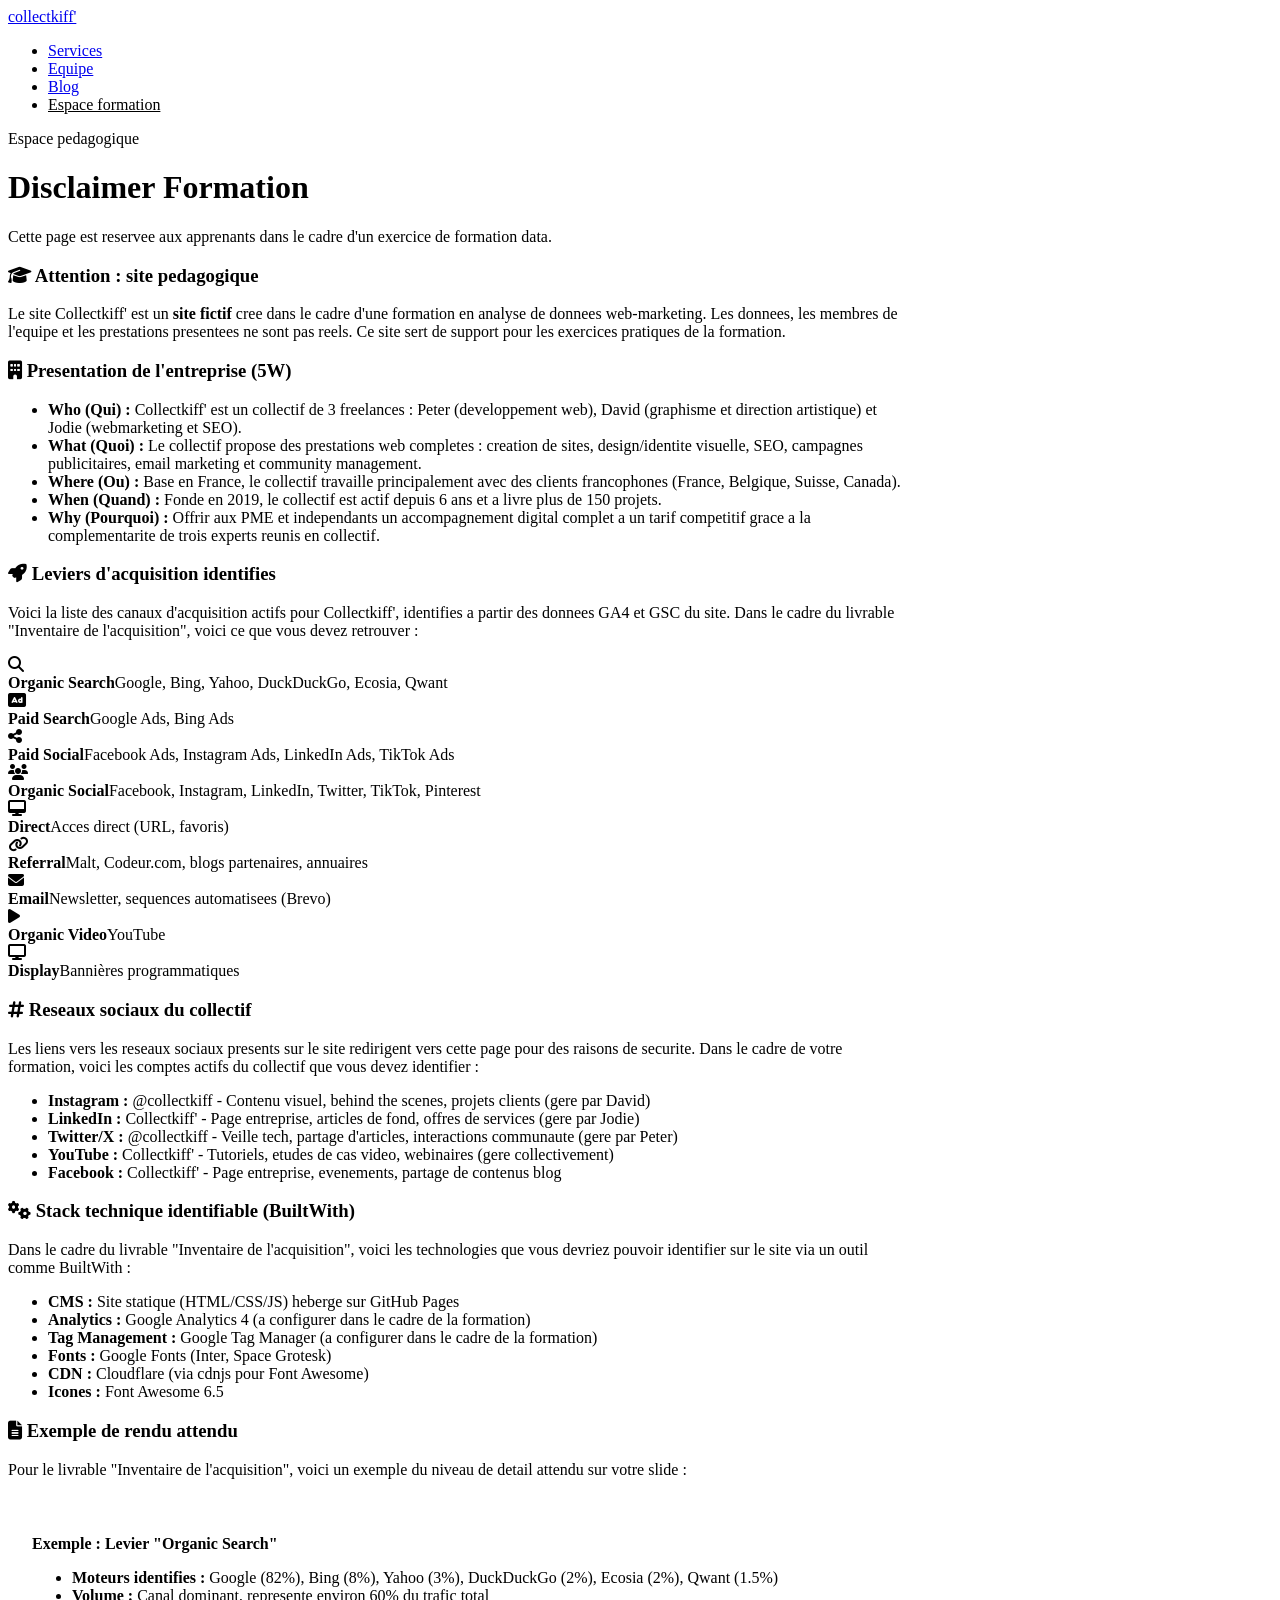
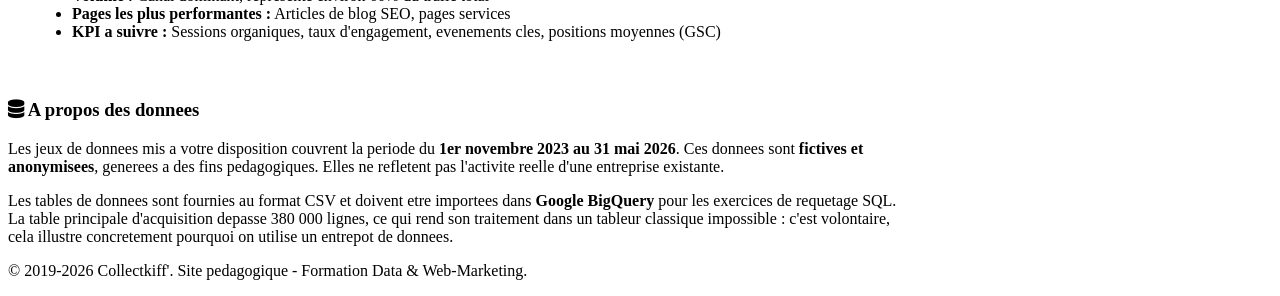
==== disclaimer.html @ 28449ab7 "Add files via upload" ====
<!DOCTYPE html>
<html lang="fr">
<head>
  <meta charset="UTF-8">
  <meta name="viewport" content="width=device-width, initial-scale=1.0">
  <title>Espace Formation - Collectkiff'</title>
  <link rel="stylesheet" href="assets/css/style.css">
  <link rel="stylesheet" href="https://cdnjs.cloudflare.com/ajax/libs/font-awesome/6.5.1/css/all.min.css">
</head>
<body>

<nav class="navbar">
  <div class="container">
    <a href="index.html" class="logo">collectkiff'</a>
    <ul class="nav-links">
      <li><a href="index.html#services">Services</a></li>
      <li><a href="equipe.html">Equipe</a></li>
      <li><a href="index.html#blog">Blog</a></li>
      <li><a href="disclaimer.html" style="color:var(--accent-gold)">Espace formation</a></li>
    </ul>
  </div>
</nav>

<div class="page-header">
  <div class="container">
    <span class="section-tag" style="border-color:rgba(255,215,0,0.3);color:var(--accent-gold)">Espace pedagogique</span>
    <h1>Disclaimer <span class="gradient-text">Formation</span></h1>
    <p>Cette page est reservee aux apprenants dans le cadre d'un exercice de formation data.</p>
  </div>
</div>

<section>
  <div class="container" style="max-width:900px">

    <!-- BANNER PRINCIPALE -->
    <div class="disclaimer-banner">
      <h3><i class="fas fa-graduation-cap"></i> Attention : site pedagogique</h3>
      <p style="color:var(--text-secondary)">Le site Collectkiff' est un <strong style="color:var(--text-primary)">site fictif</strong> cree dans le cadre d'une formation en analyse de donnees web-marketing. Les donnees, les membres de l'equipe et les prestations presentees ne sont pas reels. Ce site sert de support pour les exercices pratiques de la formation.</p>
    </div>

    <!-- CONTEXTE DE L'ENTREPRISE (5W) -->
    <div class="disclaimer-content">
      <h3><i class="fas fa-building"></i> Presentation de l'entreprise (5W)</h3>
      <ul>
        <li><strong>Who (Qui) :</strong> Collectkiff' est un collectif de 3 freelances : Peter (developpement web), David (graphisme et direction artistique) et Jodie (webmarketing et SEO).</li>
        <li><strong>What (Quoi) :</strong> Le collectif propose des prestations web completes : creation de sites, design/identite visuelle, SEO, campagnes publicitaires, email marketing et community management.</li>
        <li><strong>Where (Ou) :</strong> Base en France, le collectif travaille principalement avec des clients francophones (France, Belgique, Suisse, Canada).</li>
        <li><strong>When (Quand) :</strong> Fonde en 2019, le collectif est actif depuis 6 ans et a livre plus de 150 projets.</li>
        <li><strong>Why (Pourquoi) :</strong> Offrir aux PME et independants un accompagnement digital complet a un tarif competitif grace a la complementarite de trois experts reunis en collectif.</li>
      </ul>
    </div>

    <!-- LEVIERS D'ACQUISITION -->
    <div class="disclaimer-content">
      <h3><i class="fas fa-rocket"></i> Leviers d'acquisition identifies</h3>
      <p style="color:var(--text-secondary);margin-bottom:1rem">Voici la liste des canaux d'acquisition actifs pour Collectkiff', identifies a partir des donnees GA4 et GSC du site. Dans le cadre du livrable "Inventaire de l'acquisition", voici ce que vous devez retrouver :</p>
      <div class="channel-grid">
        <div class="channel-item">
          <div class="channel-icon"><i class="fas fa-search"></i></div>
          <div><strong>Organic Search</strong><span>Google, Bing, Yahoo, DuckDuckGo, Ecosia, Qwant</span></div>
        </div>
        <div class="channel-item">
          <div class="channel-icon"><i class="fas fa-ad"></i></div>
          <div><strong>Paid Search</strong><span>Google Ads, Bing Ads</span></div>
        </div>
        <div class="channel-item">
          <div class="channel-icon"><i class="fas fa-share-alt"></i></div>
          <div><strong>Paid Social</strong><span>Facebook Ads, Instagram Ads, LinkedIn Ads, TikTok Ads</span></div>
        </div>
        <div class="channel-item">
          <div class="channel-icon"><i class="fas fa-users"></i></div>
          <div><strong>Organic Social</strong><span>Facebook, Instagram, LinkedIn, Twitter, TikTok, Pinterest</span></div>
        </div>
        <div class="channel-item">
          <div class="channel-icon"><i class="fas fa-desktop"></i></div>
          <div><strong>Direct</strong><span>Acces direct (URL, favoris)</span></div>
        </div>
        <div class="channel-item">
          <div class="channel-icon"><i class="fas fa-link"></i></div>
          <div><strong>Referral</strong><span>Malt, Codeur.com, blogs partenaires, annuaires</span></div>
        </div>
        <div class="channel-item">
          <div class="channel-icon"><i class="fas fa-envelope"></i></div>
          <div><strong>Email</strong><span>Newsletter, sequences automatisees (Brevo)</span></div>
        </div>
        <div class="channel-item">
          <div class="channel-icon"><i class="fas fa-play"></i></div>
          <div><strong>Organic Video</strong><span>YouTube</span></div>
        </div>
        <div class="channel-item">
          <div class="channel-icon"><i class="fas fa-display"></i></div>
          <div><strong>Display</strong><span>Bannières programmatiques</span></div>
        </div>
      </div>
    </div>

    <!-- RESEAUX SOCIAUX -->
    <div class="disclaimer-content">
      <h3><i class="fas fa-hashtag"></i> Reseaux sociaux du collectif</h3>
      <p style="color:var(--text-secondary);margin-bottom:1rem">Les liens vers les reseaux sociaux presents sur le site redirigent vers cette page pour des raisons de securite. Dans le cadre de votre formation, voici les comptes actifs du collectif que vous devez identifier :</p>
      <ul>
        <li><strong>Instagram :</strong> @collectkiff - Contenu visuel, behind the scenes, projets clients (gere par David)</li>
        <li><strong>LinkedIn :</strong> Collectkiff' - Page entreprise, articles de fond, offres de services (gere par Jodie)</li>
        <li><strong>Twitter/X :</strong> @collectkiff - Veille tech, partage d'articles, interactions communaute (gere par Peter)</li>
        <li><strong>YouTube :</strong> Collectkiff' - Tutoriels, etudes de cas video, webinaires (gere collectivement)</li>
        <li><strong>Facebook :</strong> Collectkiff' - Page entreprise, evenements, partage de contenus blog</li>
      </ul>
    </div>

    <!-- TECHNOLOGIES IDENTIFIEES -->
    <div class="disclaimer-content">
      <h3><i class="fas fa-cogs"></i> Stack technique identifiable (BuiltWith)</h3>
      <p style="color:var(--text-secondary);margin-bottom:1rem">Dans le cadre du livrable "Inventaire de l'acquisition", voici les technologies que vous devriez pouvoir identifier sur le site via un outil comme BuiltWith :</p>
      <ul>
        <li><strong>CMS :</strong> Site statique (HTML/CSS/JS) heberge sur GitHub Pages</li>
        <li><strong>Analytics :</strong> Google Analytics 4 (a configurer dans le cadre de la formation)</li>
        <li><strong>Tag Management :</strong> Google Tag Manager (a configurer dans le cadre de la formation)</li>
        <li><strong>Fonts :</strong> Google Fonts (Inter, Space Grotesk)</li>
        <li><strong>CDN :</strong> Cloudflare (via cdnjs pour Font Awesome)</li>
        <li><strong>Icones :</strong> Font Awesome 6.5</li>
      </ul>
    </div>

    <!-- EXEMPLE DE LIVRABLE -->
    <div class="disclaimer-content">
      <h3><i class="fas fa-file-alt"></i> Exemple de rendu attendu</h3>
      <p style="color:var(--text-secondary);margin-bottom:1rem">Pour le livrable "Inventaire de l'acquisition", voici un exemple du niveau de detail attendu sur votre slide :</p>
      <div style="background:var(--bg-secondary);border:1px solid var(--border);border-radius:var(--radius-sm);padding:1.5rem;margin-top:1rem">
        <p style="color:var(--accent-cyan);font-weight:600;margin-bottom:.8rem">Exemple : Levier "Organic Search"</p>
        <ul>
          <li><strong>Moteurs identifies :</strong> Google (82%), Bing (8%), Yahoo (3%), DuckDuckGo (2%), Ecosia (2%), Qwant (1.5%)</li>
          <li><strong>Volume :</strong> Canal dominant, represente environ 60% du trafic total</li>
          <li><strong>Pages les plus performantes :</strong> Articles de blog SEO, pages services</li>
          <li><strong>KPI a suivre :</strong> Sessions organiques, taux d'engagement, evenements cles, positions moyennes (GSC)</li>
        </ul>
      </div>
    </div>

    <!-- DONNEES & BIGQUERY -->
    <div class="disclaimer-content">
      <h3><i class="fas fa-database"></i> A propos des donnees</h3>
      <p style="color:var(--text-secondary)">Les jeux de donnees mis a votre disposition couvrent la periode du <strong style="color:var(--text-primary)">1er novembre 2023 au 31 mai 2026</strong>. Ces donnees sont <strong style="color:var(--text-primary)">fictives et anonymisees</strong>, generees a des fins pedagogiques. Elles ne refletent pas l'activite reelle d'une entreprise existante.</p>
      <p style="color:var(--text-secondary);margin-top:1rem">Les tables de donnees sont fournies au format CSV et doivent etre importees dans <strong style="color:var(--text-primary)">Google BigQuery</strong> pour les exercices de requetage SQL. La table principale d'acquisition depasse 380 000 lignes, ce qui rend son traitement dans un tableur classique impossible : c'est volontaire, cela illustre concretement pourquoi on utilise un entrepot de donnees.</p>
    </div>

  </div>
</section>

<footer class="footer">
  <div class="container">
    <div class="footer-bottom">
      <p>&copy; 2019-2026 Collectkiff'. Site pedagogique - Formation Data & Web-Marketing.</p>
    </div>
  </div>
</footer>

</body>
</html>
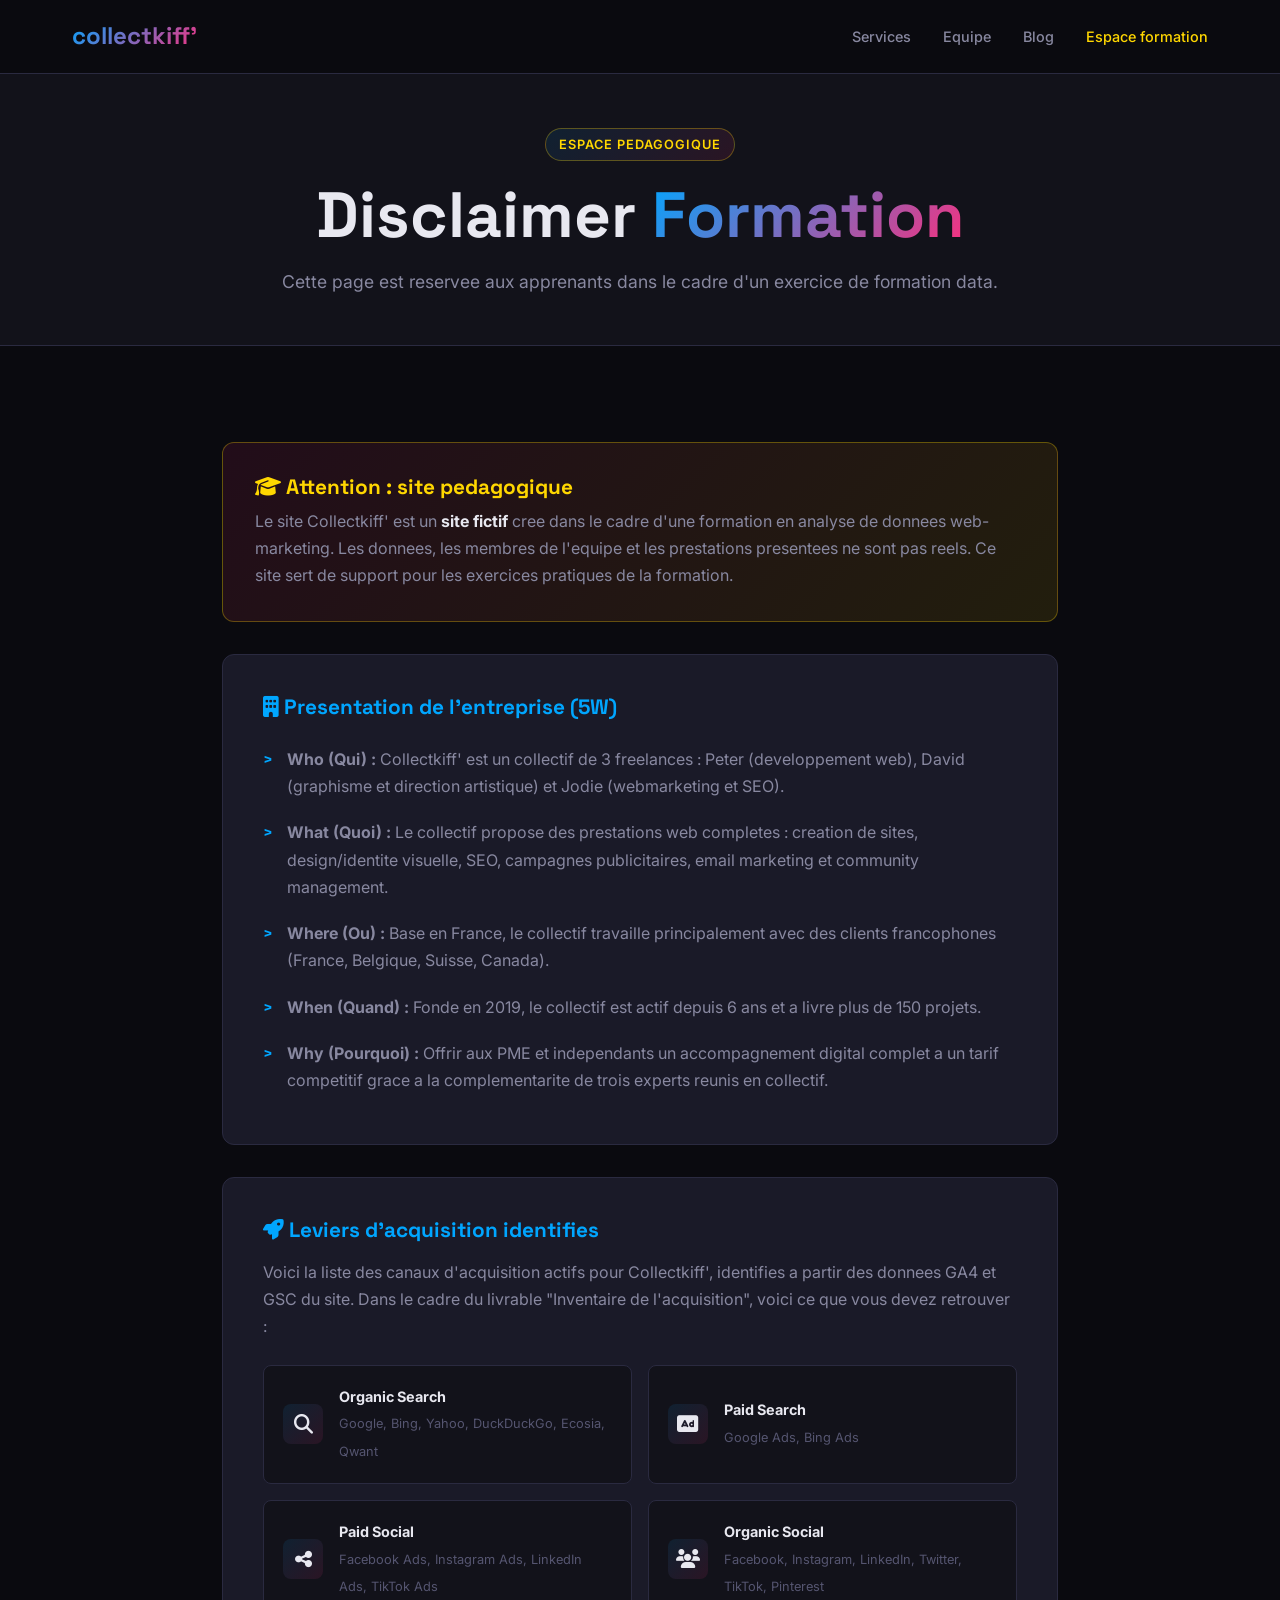
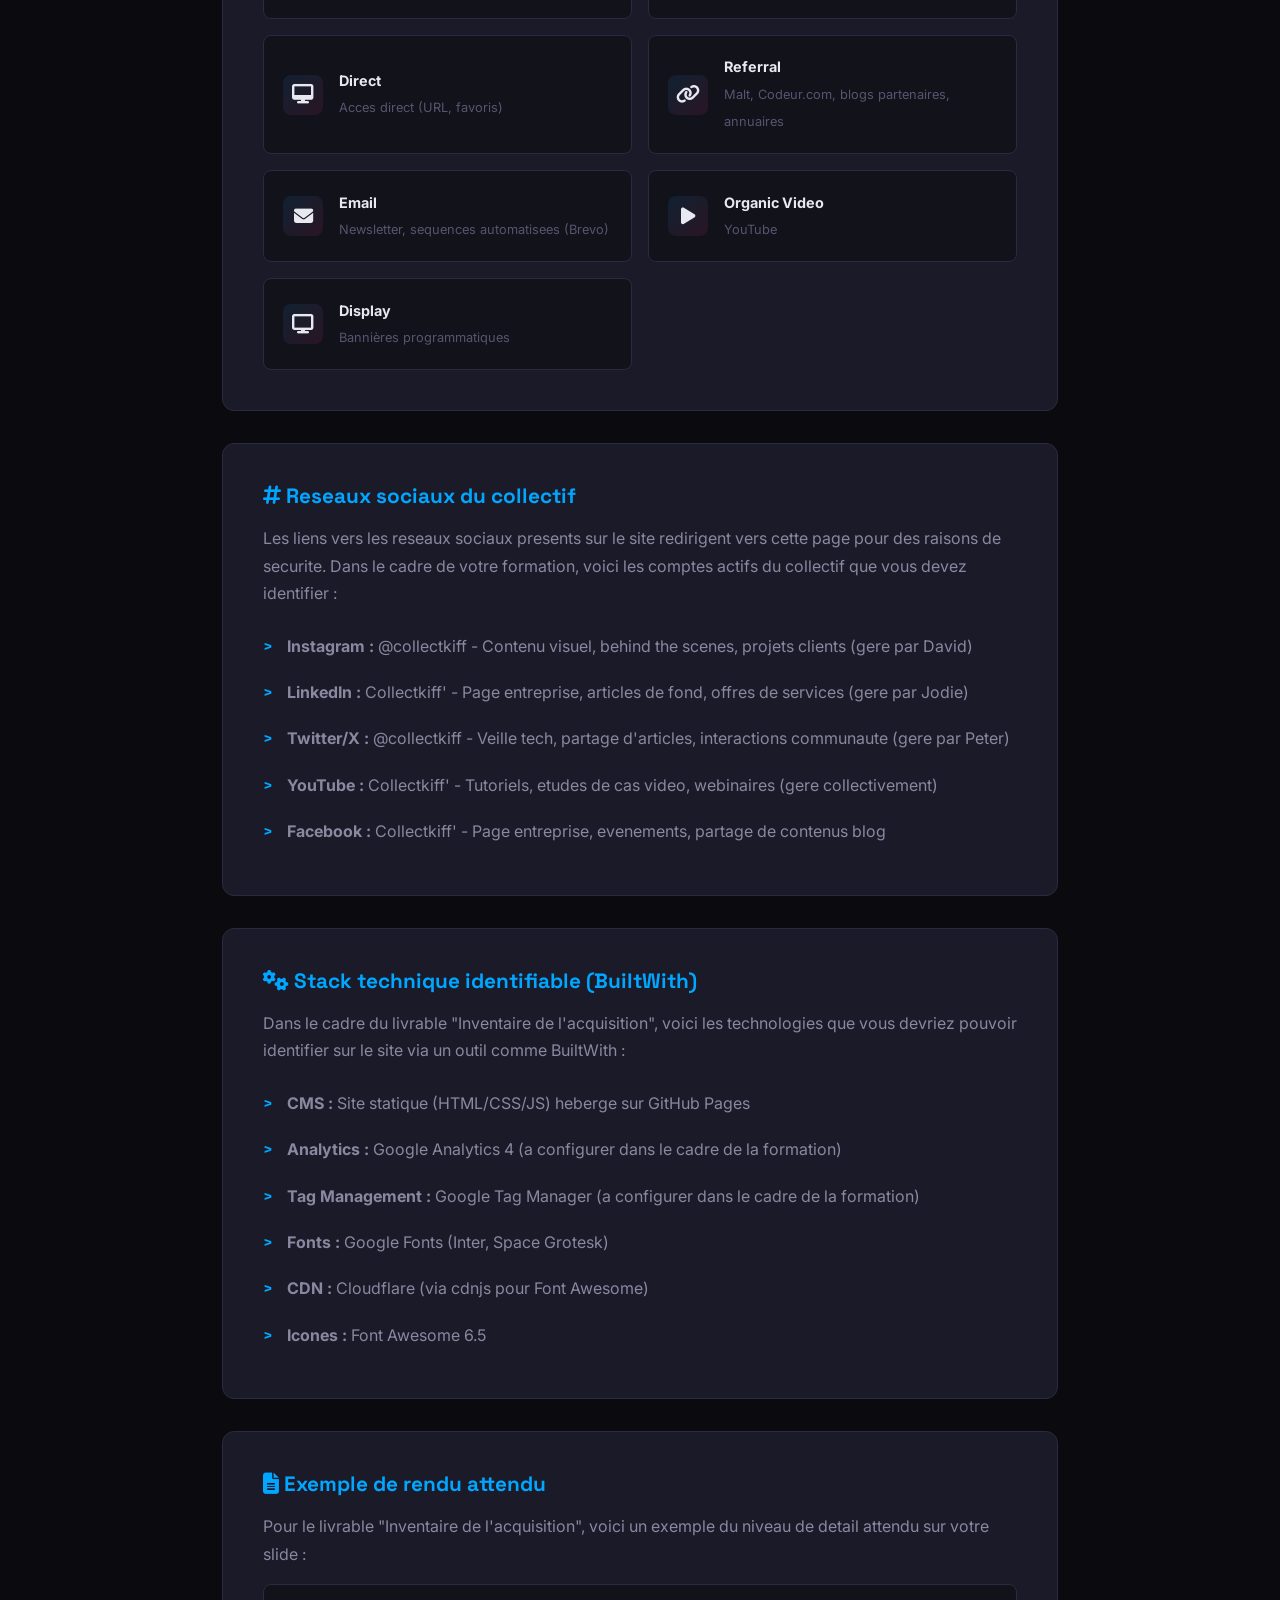
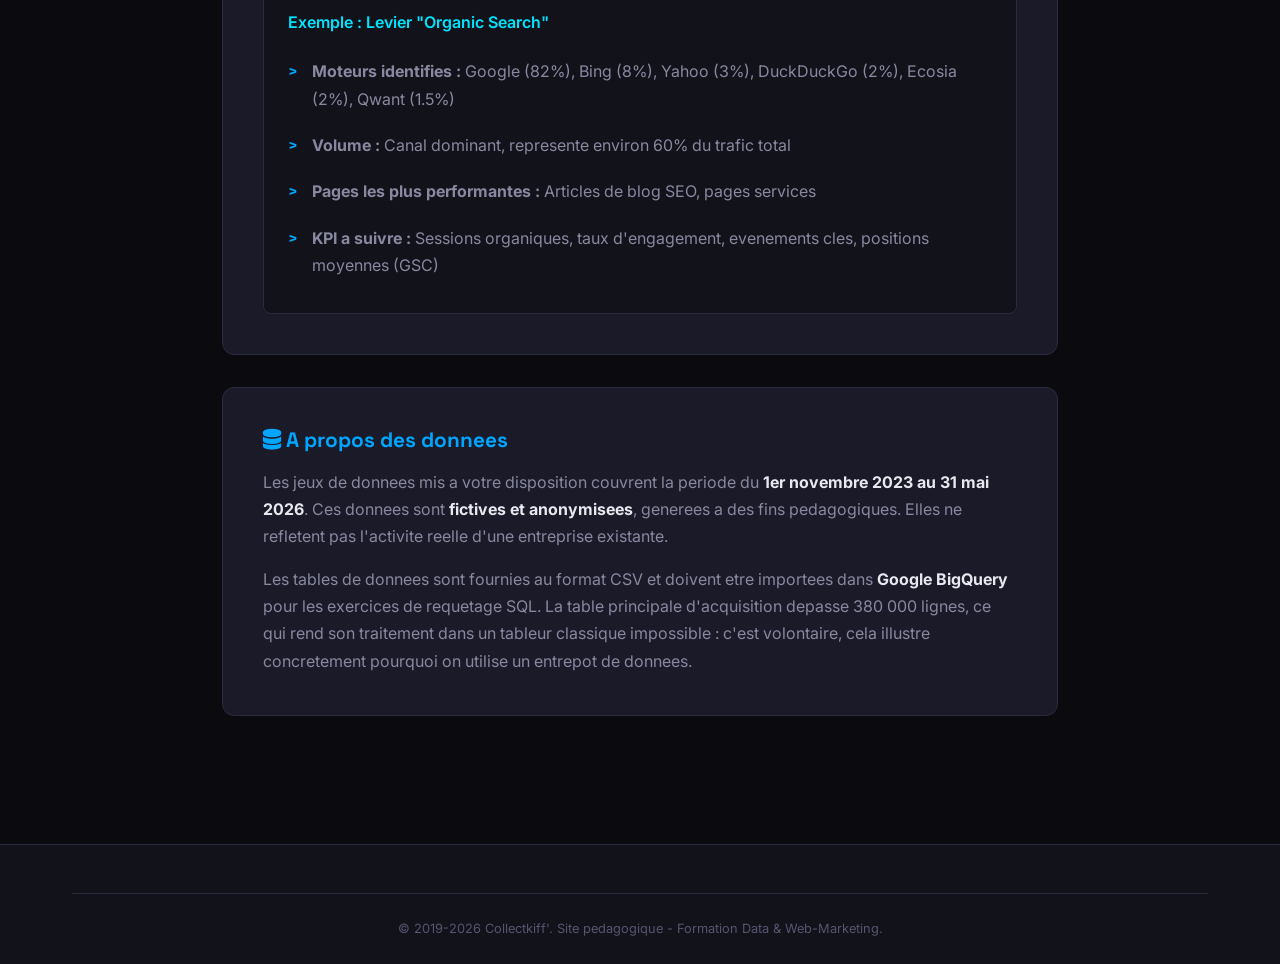
==== commit c5e47f2d: "Ajout snippet GTM-W5HV362W sur pages racine" ====
--- a/disclaimer.html
+++ b/disclaimer.html
@@ -6,8 +6,19 @@
   <title>Espace Formation - Collectkiff'</title>
   <link rel="stylesheet" href="assets/css/style.css">
   <link rel="stylesheet" href="https://cdnjs.cloudflare.com/ajax/libs/font-awesome/6.5.1/css/all.min.css">
+  <!-- Google Tag Manager -->
+  <script>(function(w,d,s,l,i){w[l]=w[l]||[];w[l].push({'gtm.start':
+  new Date().getTime(),event:'gtm.js'});var f=d.getElementsByTagName(s)[0],
+  j=d.createElement(s),dl=l!='dataLayer'?'&l='+l:'';j.async=true;j.src=
+  'https://www.googletagmanager.com/gtm.js?id='+i+dl;f.parentNode.insertBefore(j,f);
+  })(window,document,'script','dataLayer','GTM-W5HV362W');</script>
+  <!-- End Google Tag Manager -->
 </head>
 <body>
+<!-- Google Tag Manager (noscript) -->
+<noscript><iframe src="https://www.googletagmanager.com/ns.html?id=GTM-W5HV362W"
+height="0" width="0" style="display:none;visibility:hidden"></iframe></noscript>
+<!-- End Google Tag Manager (noscript) -->
 
 <nav class="navbar">
   <div class="container">
--- a/assets/css/style.css
+++ b/assets/css/style.css
@@ -0,0 +1,97 @@
+@import url('https://fonts.googleapis.com/css2?family=Inter:wght@300;400;500;600;700;900&family=Space+Grotesk:wght@400;500;700&display=swap');
+:root{--bg-primary:#0a0a0f;--bg-secondary:#12121a;--bg-card:#1a1a28;--bg-card-hover:#222235;--accent-blue:#00a6ff;--accent-magenta:#ff2d7b;--accent-cyan:#00e5ff;--accent-gold:#ffd700;--text-primary:#e8e8f0;--text-secondary:#8888a0;--text-muted:#555570;--border:#2a2a40;--gradient-main:linear-gradient(135deg,var(--accent-blue),var(--accent-magenta));--gradient-subtle:linear-gradient(135deg,rgba(0,166,255,0.1),rgba(255,45,123,0.1));--shadow-glow:0 0 30px rgba(0,166,255,0.15);--radius:12px;--radius-sm:8px;--max-width:1200px;--transition:0.3s cubic-bezier(0.4,0,0.2,1)}
+*,*::before,*::after{margin:0;padding:0;box-sizing:border-box}
+html{scroll-behavior:smooth;font-size:16px}
+body{font-family:'Inter',system-ui,sans-serif;background:var(--bg-primary);color:var(--text-primary);line-height:1.7;overflow-x:hidden}
+h1,h2,h3,h4{font-family:'Space Grotesk',sans-serif;font-weight:700;line-height:1.2}
+h1{font-size:clamp(2.5rem,5vw,4rem)}h2{font-size:clamp(1.8rem,3vw,2.5rem)}h3{font-size:1.3rem}
+.gradient-text{background:var(--gradient-main);-webkit-background-clip:text;-webkit-text-fill-color:transparent;background-clip:text}
+.container{max-width:var(--max-width);margin:0 auto;padding:0 2rem}
+section{padding:6rem 0}
+.navbar{position:fixed;top:0;width:100%;z-index:1000;background:rgba(10,10,15,0.85);backdrop-filter:blur(20px);border-bottom:1px solid var(--border);padding:1rem 0}
+.navbar .container{display:flex;justify-content:space-between;align-items:center}
+.logo{font-family:'Space Grotesk',sans-serif;font-size:1.5rem;font-weight:900;text-decoration:none;background:var(--gradient-main);-webkit-background-clip:text;-webkit-text-fill-color:transparent;background-clip:text}
+.nav-links{display:flex;list-style:none;gap:2rem;align-items:center}
+.nav-links a{color:var(--text-secondary);text-decoration:none;font-size:.9rem;font-weight:500;transition:color var(--transition);position:relative}
+.nav-links a:hover{color:var(--text-primary)}
+.nav-links a::after{content:'';position:absolute;bottom:-4px;left:0;width:0;height:2px;background:var(--gradient-main);transition:width var(--transition)}
+.nav-links a:hover::after{width:100%}
+.hero{min-height:100vh;display:flex;align-items:center;position:relative;overflow:hidden;padding-top:5rem}
+.hero::before{content:'';position:absolute;top:-50%;left:-20%;width:60%;height:100%;background:radial-gradient(ellipse,rgba(0,166,255,0.08) 0%,transparent 70%);pointer-events:none}
+.hero::after{content:'';position:absolute;bottom:-30%;right:-20%;width:50%;height:80%;background:radial-gradient(ellipse,rgba(255,45,123,0.06) 0%,transparent 70%);pointer-events:none}
+.hero-content{position:relative;z-index:1;max-width:750px}
+.hero-tag{display:inline-flex;align-items:center;gap:.5rem;padding:.4rem 1rem;background:var(--gradient-subtle);border:1px solid var(--border);border-radius:100px;font-size:.85rem;color:var(--accent-cyan);margin-bottom:1.5rem;font-weight:500}
+.hero-tag::before{content:'';width:6px;height:6px;background:var(--accent-cyan);border-radius:50%;animation:pulse 2s infinite}
+@keyframes pulse{0%,100%{opacity:1}50%{opacity:.3}}
+.hero h1{margin-bottom:1.5rem}.hero p{font-size:1.15rem;color:var(--text-secondary);margin-bottom:2.5rem;max-width:600px}
+.hero-buttons{display:flex;gap:1rem;flex-wrap:wrap}
+.btn{display:inline-flex;align-items:center;gap:.5rem;padding:.85rem 2rem;border-radius:var(--radius-sm);font-size:.95rem;font-weight:600;text-decoration:none;transition:all var(--transition);cursor:pointer;border:none;font-family:inherit}
+.btn-primary{background:var(--gradient-main);color:#fff;box-shadow:0 4px 15px rgba(0,166,255,0.3)}
+.btn-primary:hover{transform:translateY(-2px);box-shadow:0 6px 25px rgba(0,166,255,0.4)}
+.btn-secondary{background:transparent;color:var(--text-primary);border:1px solid var(--border)}
+.btn-secondary:hover{border-color:var(--accent-blue);background:rgba(0,166,255,0.05)}
+.btn-cta{background:var(--accent-magenta);color:#fff;font-size:1.1rem;padding:1rem 2.5rem;box-shadow:0 4px 20px rgba(255,45,123,0.4)}
+.btn-cta:hover{transform:translateY(-2px);box-shadow:0 6px 30px rgba(255,45,123,0.5)}
+.stats-bar{background:var(--bg-secondary);border-top:1px solid var(--border);border-bottom:1px solid var(--border);padding:3rem 0}
+.stats-grid{display:grid;grid-template-columns:repeat(4,1fr);gap:2rem;text-align:center}
+.stat-item h3{font-size:2.5rem;background:var(--gradient-main);-webkit-background-clip:text;-webkit-text-fill-color:transparent;background-clip:text;margin-bottom:.3rem}
+.stat-item p{color:var(--text-secondary);font-size:.9rem}
+.section-header{text-align:center;max-width:650px;margin:0 auto 4rem}
+.section-header p{color:var(--text-secondary);margin-top:1rem;font-size:1.05rem}
+.section-tag{display:inline-block;padding:.3rem .8rem;background:var(--gradient-subtle);border:1px solid var(--border);border-radius:100px;font-size:.8rem;color:var(--accent-blue);font-weight:600;text-transform:uppercase;letter-spacing:1px;margin-bottom:1rem}
+.services-grid{display:grid;grid-template-columns:repeat(auto-fit,minmax(320px,1fr));gap:1.5rem}
+.service-card{background:var(--bg-card);border:1px solid var(--border);border-radius:var(--radius);padding:2rem;transition:all var(--transition);position:relative;overflow:hidden}
+.service-card:hover{background:var(--bg-card-hover);border-color:rgba(0,166,255,0.3);transform:translateY(-4px);box-shadow:var(--shadow-glow)}
+.service-icon{width:48px;height:48px;border-radius:var(--radius-sm);background:var(--gradient-subtle);display:flex;align-items:center;justify-content:center;font-size:1.5rem;margin-bottom:1.2rem}
+.service-card h3{margin-bottom:.8rem}.service-card p{color:var(--text-secondary);font-size:.95rem}
+.service-card .price{margin-top:1.2rem;padding-top:1.2rem;border-top:1px solid var(--border);font-weight:600;color:var(--accent-cyan)}
+.team-grid{display:grid;grid-template-columns:repeat(3,1fr);gap:2rem}
+.team-card{background:var(--bg-card);border:1px solid var(--border);border-radius:var(--radius);padding:2.5rem 2rem;text-align:center;transition:all var(--transition)}
+.team-card:hover{border-color:rgba(0,166,255,0.3);box-shadow:var(--shadow-glow)}
+.team-avatar{width:100px;height:100px;border-radius:50%;margin:0 auto 1.5rem;background:var(--gradient-main);display:flex;align-items:center;justify-content:center;font-size:2.5rem;font-weight:900;color:#fff;font-family:'Space Grotesk',sans-serif}
+.team-card h3{margin-bottom:.3rem}.team-role{color:var(--accent-blue);font-size:.9rem;font-weight:500;margin-bottom:1rem}
+.team-card p{color:var(--text-secondary);font-size:.9rem}
+.team-socials{display:flex;justify-content:center;gap:.8rem;margin-top:1.5rem}
+.team-socials a{width:36px;height:36px;border-radius:50%;border:1px solid var(--border);display:flex;align-items:center;justify-content:center;color:var(--text-secondary);text-decoration:none;font-size:.9rem;transition:all var(--transition)}
+.team-socials a:hover{border-color:var(--accent-blue);color:var(--accent-blue);background:rgba(0,166,255,0.1)}
+.blog-grid{display:grid;grid-template-columns:repeat(auto-fit,minmax(340px,1fr));gap:1.5rem}
+.blog-card{background:var(--bg-card);border:1px solid var(--border);border-radius:var(--radius);overflow:hidden;transition:all var(--transition);text-decoration:none;color:inherit;display:block}
+.blog-card:hover{border-color:rgba(0,166,255,0.3);transform:translateY(-4px);box-shadow:var(--shadow-glow)}
+.blog-card-img{height:200px;background:var(--gradient-subtle);display:flex;align-items:center;justify-content:center;font-size:3rem;border-bottom:1px solid var(--border)}
+.blog-card-body{padding:1.5rem}
+.blog-tag{display:inline-block;padding:.2rem .6rem;background:rgba(0,166,255,0.1);color:var(--accent-blue);border-radius:4px;font-size:.75rem;font-weight:600;text-transform:uppercase;margin-bottom:.8rem}
+.blog-card h3{margin-bottom:.6rem;font-size:1.15rem}.blog-card p{color:var(--text-secondary);font-size:.9rem}
+.blog-meta{margin-top:1rem;font-size:.8rem;color:var(--text-muted)}
+.cta-section{background:var(--bg-secondary);border-top:1px solid var(--border);border-bottom:1px solid var(--border);text-align:center}
+.cta-section h2{margin-bottom:1rem}.cta-section p{color:var(--text-secondary);max-width:550px;margin:0 auto 2rem}
+.disclaimer-banner{background:linear-gradient(135deg,rgba(255,45,123,0.1),rgba(255,215,0,0.1));border:1px solid rgba(255,215,0,0.3);border-radius:var(--radius);padding:2rem;margin-bottom:2rem}
+.disclaimer-banner h3{color:var(--accent-gold);margin-bottom:.5rem}
+.disclaimer-content{background:var(--bg-card);border:1px solid var(--border);border-radius:var(--radius);padding:2.5rem;margin-bottom:2rem}
+.disclaimer-content h3{margin-bottom:1rem;color:var(--accent-blue)}
+.disclaimer-content ul{list-style:none;padding:0}
+.disclaimer-content li{padding:.6rem 0;padding-left:1.5rem;position:relative;color:var(--text-secondary)}
+.disclaimer-content li::before{content:'>';position:absolute;left:0;color:var(--accent-blue);font-weight:700;font-family:'Space Grotesk',monospace}
+.channel-grid{display:grid;grid-template-columns:repeat(auto-fit,minmax(250px,1fr));gap:1rem;margin-top:1.5rem}
+.channel-item{background:var(--bg-secondary);border:1px solid var(--border);border-radius:var(--radius-sm);padding:1.2rem;display:flex;align-items:center;gap:1rem}
+.channel-icon{width:40px;height:40px;border-radius:var(--radius-sm);background:var(--gradient-subtle);display:flex;align-items:center;justify-content:center;font-size:1.2rem;flex-shrink:0}
+.channel-item strong{display:block;font-size:.9rem}.channel-item span{font-size:.8rem;color:var(--text-muted)}
+.footer{background:var(--bg-secondary);border-top:1px solid var(--border);padding:3rem 0 1.5rem}
+.footer-grid{display:grid;grid-template-columns:2fr 1fr 1fr 1fr;gap:2rem;margin-bottom:2rem}
+.footer-col h4{margin-bottom:1rem;font-size:.95rem}
+.footer-col p,.footer-col a{color:var(--text-secondary);font-size:.9rem;text-decoration:none;display:block;margin-bottom:.5rem;transition:color var(--transition)}
+.footer-col a:hover{color:var(--accent-blue)}
+.footer-social{display:flex;gap:.8rem;margin-top:1rem}
+.footer-social a{width:40px;height:40px;border-radius:50%;border:1px solid var(--border);display:flex;align-items:center;justify-content:center;color:var(--text-secondary);font-size:1rem;transition:all var(--transition);margin:0}
+.footer-social a:hover{border-color:var(--accent-blue);color:var(--accent-blue);background:rgba(0,166,255,0.1)}
+.footer-bottom{border-top:1px solid var(--border);padding-top:1.5rem;text-align:center;color:var(--text-muted);font-size:.8rem}
+.page-header{padding:8rem 0 3rem;background:var(--bg-secondary);border-bottom:1px solid var(--border);text-align:center}
+.page-header p{color:var(--text-secondary);margin-top:.8rem;font-size:1.1rem}
+.article-content{max-width:780px;margin:0 auto;padding:3rem 2rem}
+.article-content h2{margin:2.5rem 0 1rem;font-size:1.6rem}
+.article-content h3{margin:2rem 0 .8rem}
+.article-content p{margin-bottom:1.2rem;color:var(--text-secondary)}
+.article-content ul,.article-content ol{margin:1rem 0 1.5rem 1.5rem;color:var(--text-secondary)}
+.article-content li{margin-bottom:.5rem}
+.article-content blockquote{border-left:3px solid var(--accent-blue);padding:1rem 1.5rem;margin:1.5rem 0;background:var(--gradient-subtle);border-radius:0 var(--radius-sm) var(--radius-sm) 0;color:var(--text-primary)}
+@media(max-width:768px){.nav-links{display:none}.stats-grid{grid-template-columns:repeat(2,1fr)}.team-grid{grid-template-columns:1fr}.footer-grid{grid-template-columns:1fr 1fr}section{padding:4rem 0}}
+@media(max-width:480px){.stats-grid{grid-template-columns:1fr}.footer-grid{grid-template-columns:1fr}}
